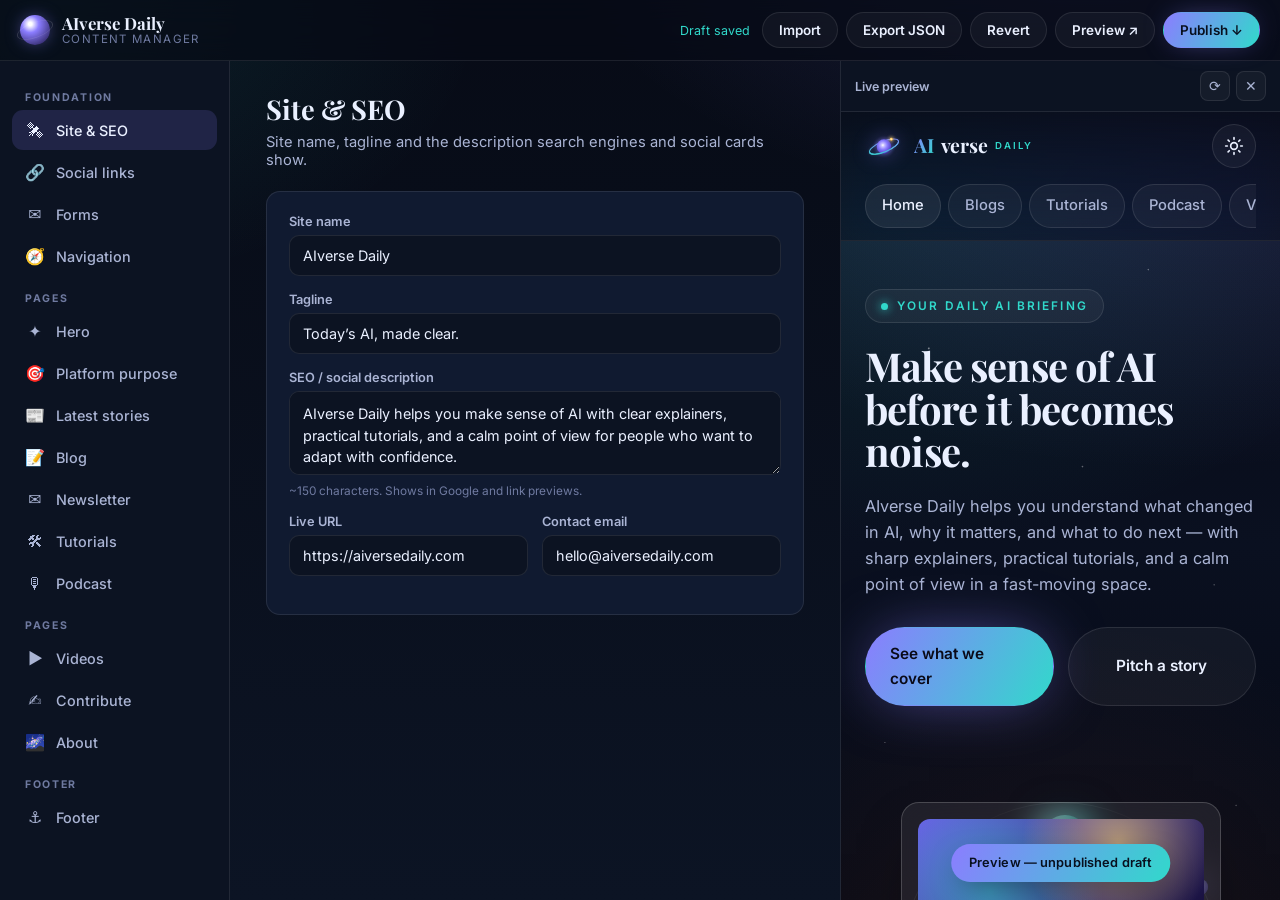
==== admin/index.html @ 88ab3cec "Initial site deployment state" ====
<!DOCTYPE html>
<html lang="en">
<head>
<meta charset="UTF-8" />
<meta name="viewport" content="width=device-width, initial-scale=1.0" />
<meta name="robots" content="noindex, nofollow" />
<title>AIverse Daily · CMS</title>
<link rel="icon" href="../assets/aiverse-icon.svg" />
<link rel="preconnect" href="https://fonts.googleapis.com" />
<link rel="preconnect" href="https://fonts.gstatic.com" crossorigin />
<link href="https://fonts.googleapis.com/css2?family=Playfair+Display:wght@700&family=Inter:wght@400;500;600;700&display=swap" rel="stylesheet" />
<link rel="stylesheet" href="admin.css" />
</head>
<body>
  <header class="topbar">
    <div class="tb-left">
      <span class="tb-mark" aria-hidden="true"></span>
      <div class="tb-title"><strong>AIverse Daily</strong><span>Content manager</span></div>
    </div>
    <div class="tb-actions">
      <span class="save-state" id="saveState">Draft saved</span>
      <button class="btn ghost" id="btnImport">Import</button>
      <button class="btn ghost" id="btnJson">Export JSON</button>
      <button class="btn ghost" id="btnRevert">Revert</button>
      <a class="btn ghost" id="btnPreview" href="../index.html?draft=1" target="_blank" rel="noopener">Preview ↗</a>
      <button class="btn primary" id="btnPublish">Publish ↓</button>
    </div>
  </header>

  <div class="layout">
    <nav class="sidebar" id="sidebar" aria-label="Sections"></nav>
    <main class="editor" id="editor"></main>
    <aside class="preview" id="previewPane">
      <div class="preview-bar">
        <span>Live preview</span>
        <div>
          <button class="mini" id="btnRefresh" title="Refresh preview">⟳</button>
          <button class="mini" id="btnHidePreview" title="Hide preview">✕</button>
        </div>
      </div>
      <iframe id="previewFrame" src="../index.html?draft=1" title="Site preview"></iframe>
    </aside>
  </div>

  <button class="show-preview" id="btnShowPreview" hidden>Preview</button>
  <input type="file" id="fileInput" accept="application/json,.json" hidden />

  <div class="toast" id="toast" hidden></div>

  <script src="../content.js"></script>
  <script src="admin.js"></script>
</body>
</html>
---- admin/admin.css ----
:root{
  --bg0:#070b16;--bg1:#0c1424;--panel:#101a30;--panel2:#0c1322;
  --ink:#eaf0ff;--soft:#aab4d4;--faint:#6f7aa0;
  --violet:#8b7dff;--teal:#31d9cb;--coral:#ff8a62;--gold:#ffd86d;
  --border:rgba(255,255,255,.09);--border2:rgba(255,255,255,.14);
  --serif:"Playfair Display",serif;--sans:"Inter",system-ui,sans-serif;
  --r:14px;
}
*{box-sizing:border-box}
html,body{height:100%}
body{
  margin:0;font-family:var(--sans);color:var(--ink);
  background:radial-gradient(900px 500px at 85% -10%,rgba(139,125,255,.16),transparent 60%),
    radial-gradient(700px 480px at 5% 0%,rgba(49,217,203,.1),transparent 60%),
    linear-gradient(180deg,var(--bg0),var(--bg1));
  display:flex;flex-direction:column;
}
a{color:inherit;text-decoration:none}

/* topbar */
.topbar{display:flex;align-items:center;justify-content:space-between;gap:16px;
  padding:12px 20px;border-bottom:1px solid var(--border);
  background:rgba(7,11,22,.7);backdrop-filter:blur(14px);position:sticky;top:0;z-index:20}
.tb-left{display:flex;align-items:center;gap:12px}
.tb-mark{width:30px;height:30px;border-radius:50%;flex-shrink:0;
  background:radial-gradient(circle at 34% 30%,#fff 0 6%,var(--violet) 30%,#160f3a 100%);
  box-shadow:0 0 18px -4px rgba(139,125,255,.7);position:relative}
.tb-mark::after{content:"";position:absolute;inset:-4px;border-radius:50%;
  border:1px solid var(--border2);transform:rotate(-20deg) scaleY(.4)}
.tb-title{display:flex;flex-direction:column;line-height:1.1}
.tb-title strong{font-family:var(--serif);font-size:1.05rem}
.tb-title span{font-size:.72rem;color:var(--faint);letter-spacing:.12em;text-transform:uppercase}
.tb-actions{display:flex;align-items:center;gap:8px;flex-wrap:wrap;justify-content:flex-end}
.save-state{font-size:.78rem;color:var(--teal);margin-right:4px}
.save-state.dirty{color:var(--gold)}

.btn{font-family:var(--sans);font-weight:600;font-size:.84rem;cursor:pointer;
  border-radius:999px;padding:9px 16px;border:1px solid transparent;transition:.2s}
.btn.ghost{background:rgba(255,255,255,.04);border-color:var(--border);color:var(--ink)}
.btn.ghost:hover{background:rgba(255,255,255,.09)}
.btn.primary{color:#08101f;background:linear-gradient(120deg,var(--violet),var(--teal));
  box-shadow:0 0 28px -10px rgba(139,125,255,.7)}
.btn.primary:hover{transform:translateY(-1px)}

/* layout */
.layout{flex:1;display:grid;grid-template-columns:230px 1fr 440px;min-height:0}
.sidebar{border-right:1px solid var(--border);padding:16px 12px;overflow-y:auto;background:var(--panel2)}
.s-item{display:flex;align-items:center;gap:11px;width:100%;text-align:left;
  padding:10px 13px;border-radius:11px;border:none;background:transparent;color:var(--soft);
  font-family:var(--sans);font-size:.9rem;font-weight:500;cursor:pointer;margin-bottom:2px;transition:.15s}
.s-item:hover{background:rgba(255,255,255,.04);color:var(--ink)}
.s-item.active{background:rgba(139,125,255,.16);color:var(--ink)}
.s-item .ic{font-size:1rem;width:20px;text-align:center}
.s-sep{font-size:.66rem;letter-spacing:.16em;text-transform:uppercase;color:var(--faint);
  padding:14px 13px 6px;font-weight:700}

.editor{overflow-y:auto;padding:30px 36px 80px;min-width:0}
.ed-head{margin-bottom:22px}
.ed-head h1{font-family:var(--serif);font-size:1.7rem;margin:0 0 6px}
.ed-head p{color:var(--soft);margin:0;font-size:.92rem;max-width:64ch}

.group{background:var(--panel);border:1px solid var(--border);border-radius:var(--r);
  padding:22px;margin-bottom:18px}
.field{margin-bottom:16px}
.field:last-child{margin-bottom:0}
.field label{display:block;font-size:.8rem;font-weight:600;color:var(--soft);margin-bottom:6px}
.field .help{font-size:.74rem;color:var(--faint);margin:5px 0 0}
.inp,select.inp,textarea.inp{width:100%;padding:11px 13px;border-radius:10px;
  border:1px solid var(--border);background:var(--panel2);color:var(--ink);
  font-family:var(--sans);font-size:.9rem;transition:.18s}
textarea.inp{min-height:84px;resize:vertical;line-height:1.5}
.inp:focus{outline:none;border-color:var(--violet);box-shadow:0 0 0 3px rgba(139,125,255,.22)}
select.inp{cursor:pointer}
.row2{display:grid;grid-template-columns:1fr 1fr;gap:14px}

/* list editor */
.list-head{display:flex;align-items:center;justify-content:space-between;margin:26px 0 12px}
.list-head h3{font-size:1rem;margin:0;font-family:var(--serif)}
.item{background:var(--panel);border:1px solid var(--border);border-radius:var(--r);
  padding:18px 18px 16px;margin-bottom:14px;position:relative}
.item-top{display:flex;align-items:center;justify-content:space-between;margin-bottom:14px;gap:10px}
.item-name{font-weight:600;font-size:.9rem;color:var(--ink);overflow:hidden;text-overflow:ellipsis;white-space:nowrap}
.item-name b{color:var(--faint);font-weight:600;margin-right:8px}
.item-ctrls{display:flex;gap:5px;flex-shrink:0}
.mini{width:30px;height:30px;border-radius:8px;border:1px solid var(--border);
  background:rgba(255,255,255,.04);color:var(--soft);cursor:pointer;font-size:.85rem;
  display:grid;place-items:center;transition:.15s}
.mini:hover{background:rgba(255,255,255,.1);color:var(--ink)}
.mini.danger:hover{background:rgba(255,138,98,.2);color:var(--coral);border-color:var(--coral)}
.add-btn{width:100%;padding:12px;border-radius:11px;border:1px dashed var(--border2);
  background:transparent;color:var(--soft);font-family:var(--sans);font-weight:600;font-size:.86rem;
  cursor:pointer;transition:.18s}
.add-btn:hover{border-color:var(--violet);color:var(--ink);background:rgba(139,125,255,.08)}
.swatch{display:inline-block;width:11px;height:11px;border-radius:50%;margin-right:7px;vertical-align:-1px}

/* preview */
.preview{border-left:1px solid var(--border);display:flex;flex-direction:column;background:var(--panel2)}
.preview-bar{display:flex;align-items:center;justify-content:space-between;padding:10px 14px;
  border-bottom:1px solid var(--border);font-size:.78rem;color:var(--soft);font-weight:600}
.preview-bar div{display:flex;gap:6px}
#previewFrame{flex:1;border:none;width:100%;background:#060914}
.show-preview{position:fixed;bottom:18px;right:18px;z-index:30;
  background:linear-gradient(120deg,var(--violet),var(--teal));color:#08101f;
  border:none;border-radius:999px;padding:11px 18px;font-weight:700;cursor:pointer;
  box-shadow:0 10px 30px -10px rgba(0,0,0,.6)}

.toast{position:fixed;bottom:22px;left:50%;transform:translateX(-50%);z-index:50;
  background:var(--panel);border:1px solid var(--border2);border-radius:999px;
  padding:11px 20px;font-size:.86rem;font-weight:600;box-shadow:0 16px 40px -16px rgba(0,0,0,.7)}

@media(max-width:1150px){ .layout{grid-template-columns:210px 1fr} .preview{display:none} .show-preview{display:block} }
@media(max-width:720px){
  .layout{grid-template-columns:1fr}
  .sidebar{display:flex;gap:6px;overflow-x:auto;border-right:none;border-bottom:1px solid var(--border);padding:10px}
  .s-item{white-space:nowrap;margin:0}
  .s-sep{display:none}
  .editor{padding:22px 18px 80px}
  .row2{grid-template-columns:1fr}
  .tb-title span{display:none}
}
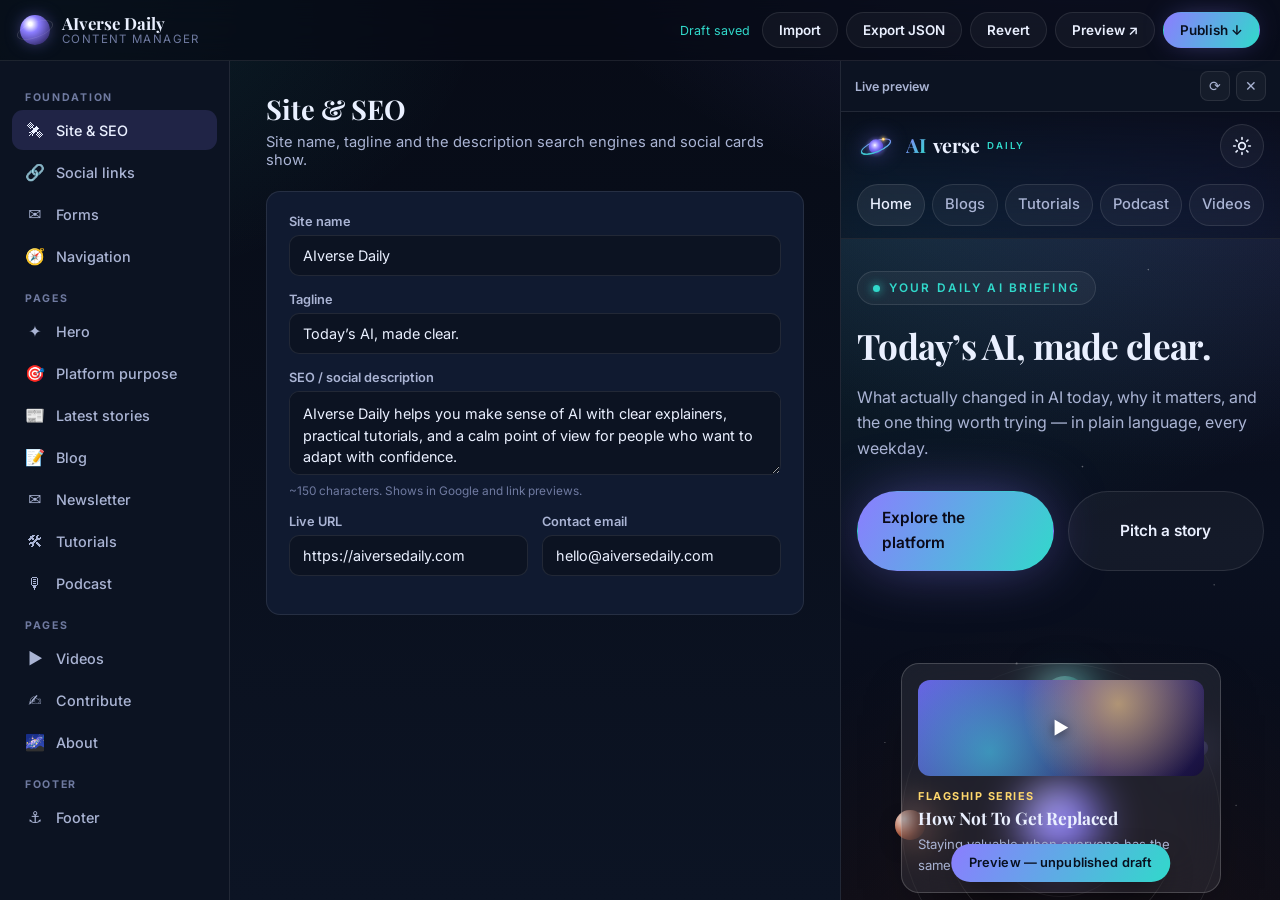
==== commit 6ac63faf: "Add live publishing, mobile CMS, SEO pre-render, and harden security - Replace unauthenticated conte" ====
--- a/admin/index.html
+++ b/admin/index.html
@@ -9,7 +9,7 @@
 <link rel="preconnect" href="https://fonts.googleapis.com" />
 <link rel="preconnect" href="https://fonts.gstatic.com" crossorigin />
 <link href="https://fonts.googleapis.com/css2?family=Playfair+Display:wght@700&family=Inter:wght@400;500;600;700&display=swap" rel="stylesheet" />
-<link rel="stylesheet" href="admin.css" />
+<link rel="stylesheet" href="/admin/admin.css" />
 </head>
 <body>
   <header class="topbar">
@@ -47,7 +47,7 @@
 
   <div class="toast" id="toast" hidden></div>
 
-  <script src="../content.js"></script>
-  <script src="admin.js"></script>
+  <script src="/content.js"></script>
+  <script src="/admin/admin.js"></script>
 </body>
 </html>
--- a/admin/admin.css
+++ b/admin/admin.css
@@ -108,13 +108,37 @@
   background:var(--panel);border:1px solid var(--border2);border-radius:999px;
   padding:11px 20px;font-size:.86rem;font-weight:600;box-shadow:0 16px 40px -16px rgba(0,0,0,.7)}
 
-@media(max-width:1150px){ .layout{grid-template-columns:210px 1fr} .preview{display:none} .show-preview{display:block} }
+/* ---------- responsive ---------- */
+@media(max-width:1150px){
+  .layout{grid-template-columns:200px 1fr}
+  /* preview is hidden by default and opens as a full-screen overlay on demand */
+  .preview{display:none;position:fixed;inset:0;z-index:40;border-left:none}
+  .show-preview{display:block}
+}
 @media(max-width:720px){
+  /* topbar wraps; actions get their own full-width row */
+  .topbar{flex-wrap:wrap;gap:10px;padding:10px 14px}
+  .tb-actions{width:100%;justify-content:space-between;gap:6px}
+  .tb-actions .btn{flex:1 1 0;min-width:0;padding:9px 8px;font-size:.78rem;text-align:center}
+  .save-state{order:-1;width:100%;margin:0;text-align:right}
+  .tb-title span{display:none}
+
+  /* single column; sections become a horizontal pill scroller */
   .layout{grid-template-columns:1fr}
-  .sidebar{display:flex;gap:6px;overflow-x:auto;border-right:none;border-bottom:1px solid var(--border);padding:10px}
-  .s-item{white-space:nowrap;margin:0}
+  .sidebar{display:flex;gap:6px;overflow-x:auto;-webkit-overflow-scrolling:touch;
+    border-right:none;border-bottom:1px solid var(--border);padding:10px}
+  .s-item{white-space:nowrap;margin:0;flex:0 0 auto}
   .s-sep{display:none}
-  .editor{padding:22px 18px 80px}
+
+  .editor{padding:20px 16px 96px}
+  .ed-head h1{font-size:1.4rem}
+  .group{padding:16px}
   .row2{grid-template-columns:1fr}
-  .tb-title span{display:none}
+  /* 16px inputs stop iOS from zooming in on focus */
+  .inp,select.inp,textarea.inp{font-size:16px}
+  /* larger touch targets */
+  .mini{width:36px;height:36px;font-size:.95rem}
+  .item-ctrls{gap:6px}
+  .add-btn{padding:14px}
+  .toast{left:16px;right:16px;transform:none;text-align:center}
 }
